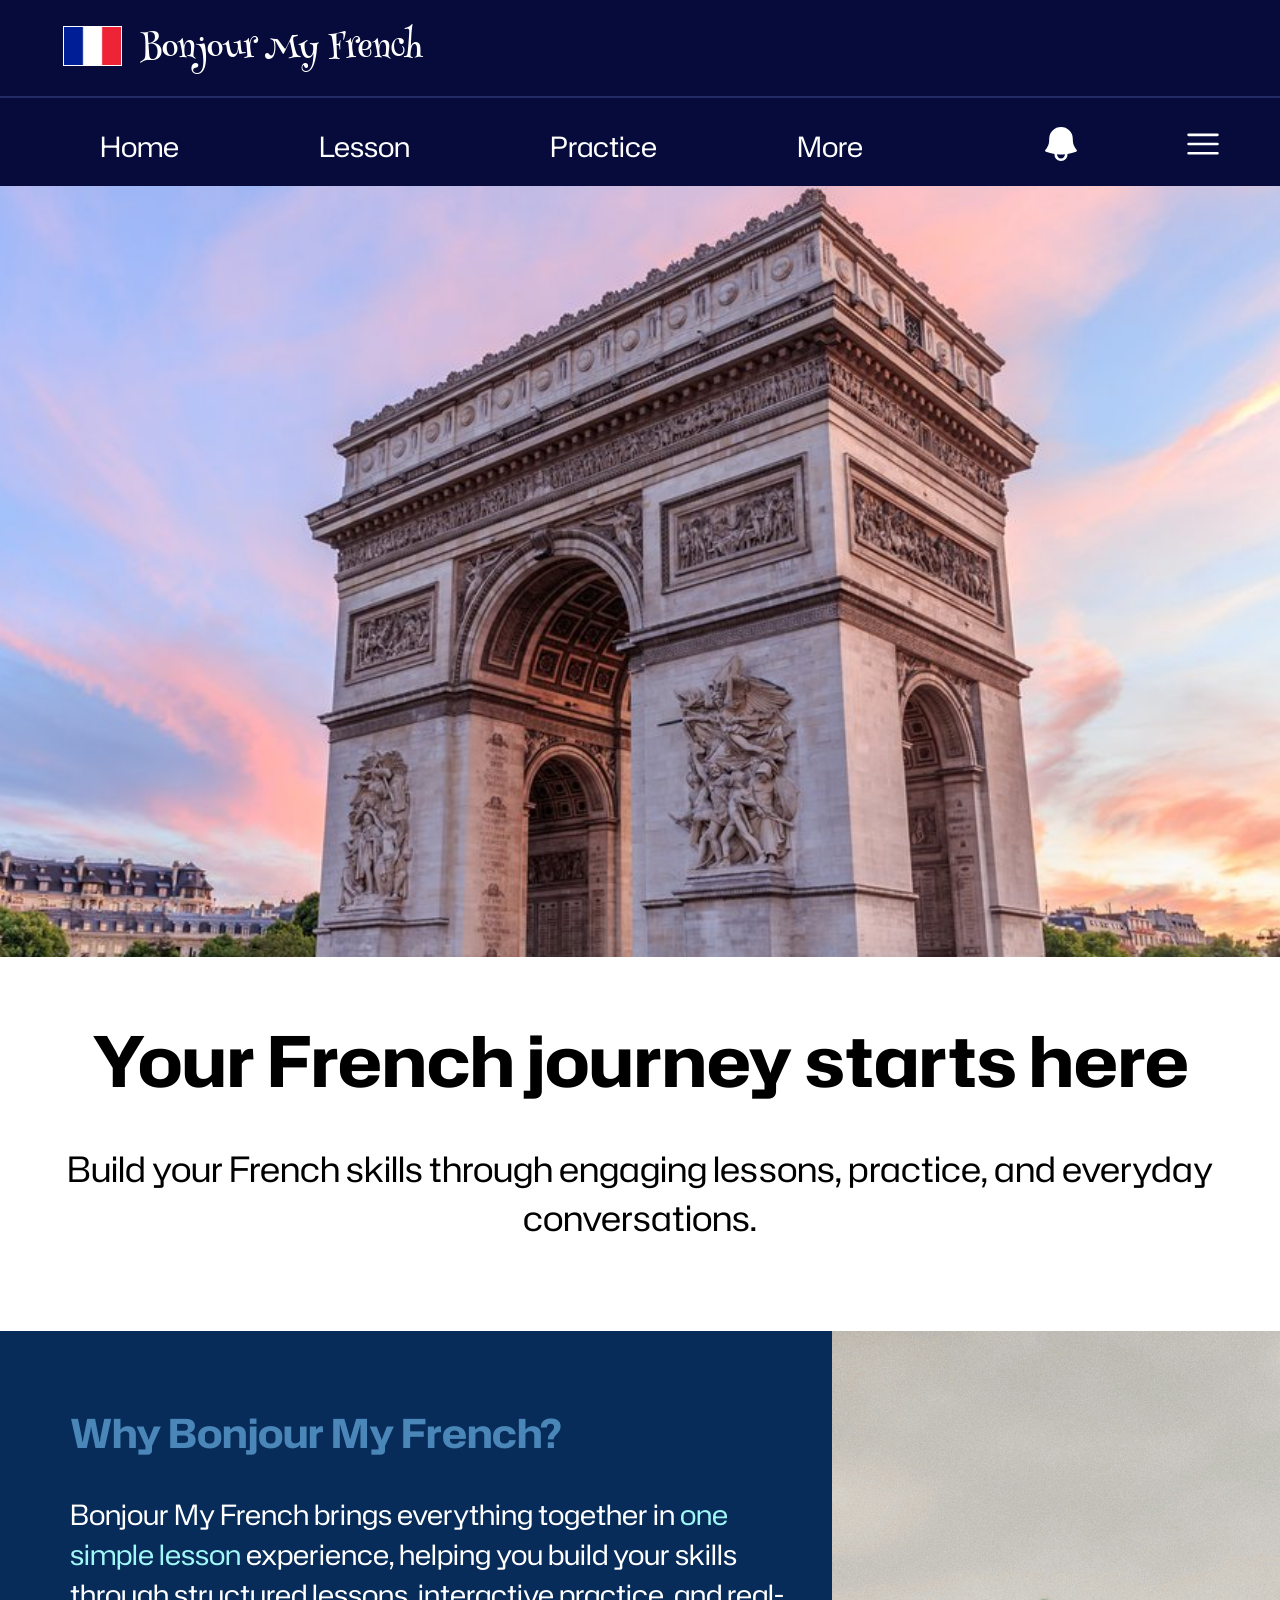
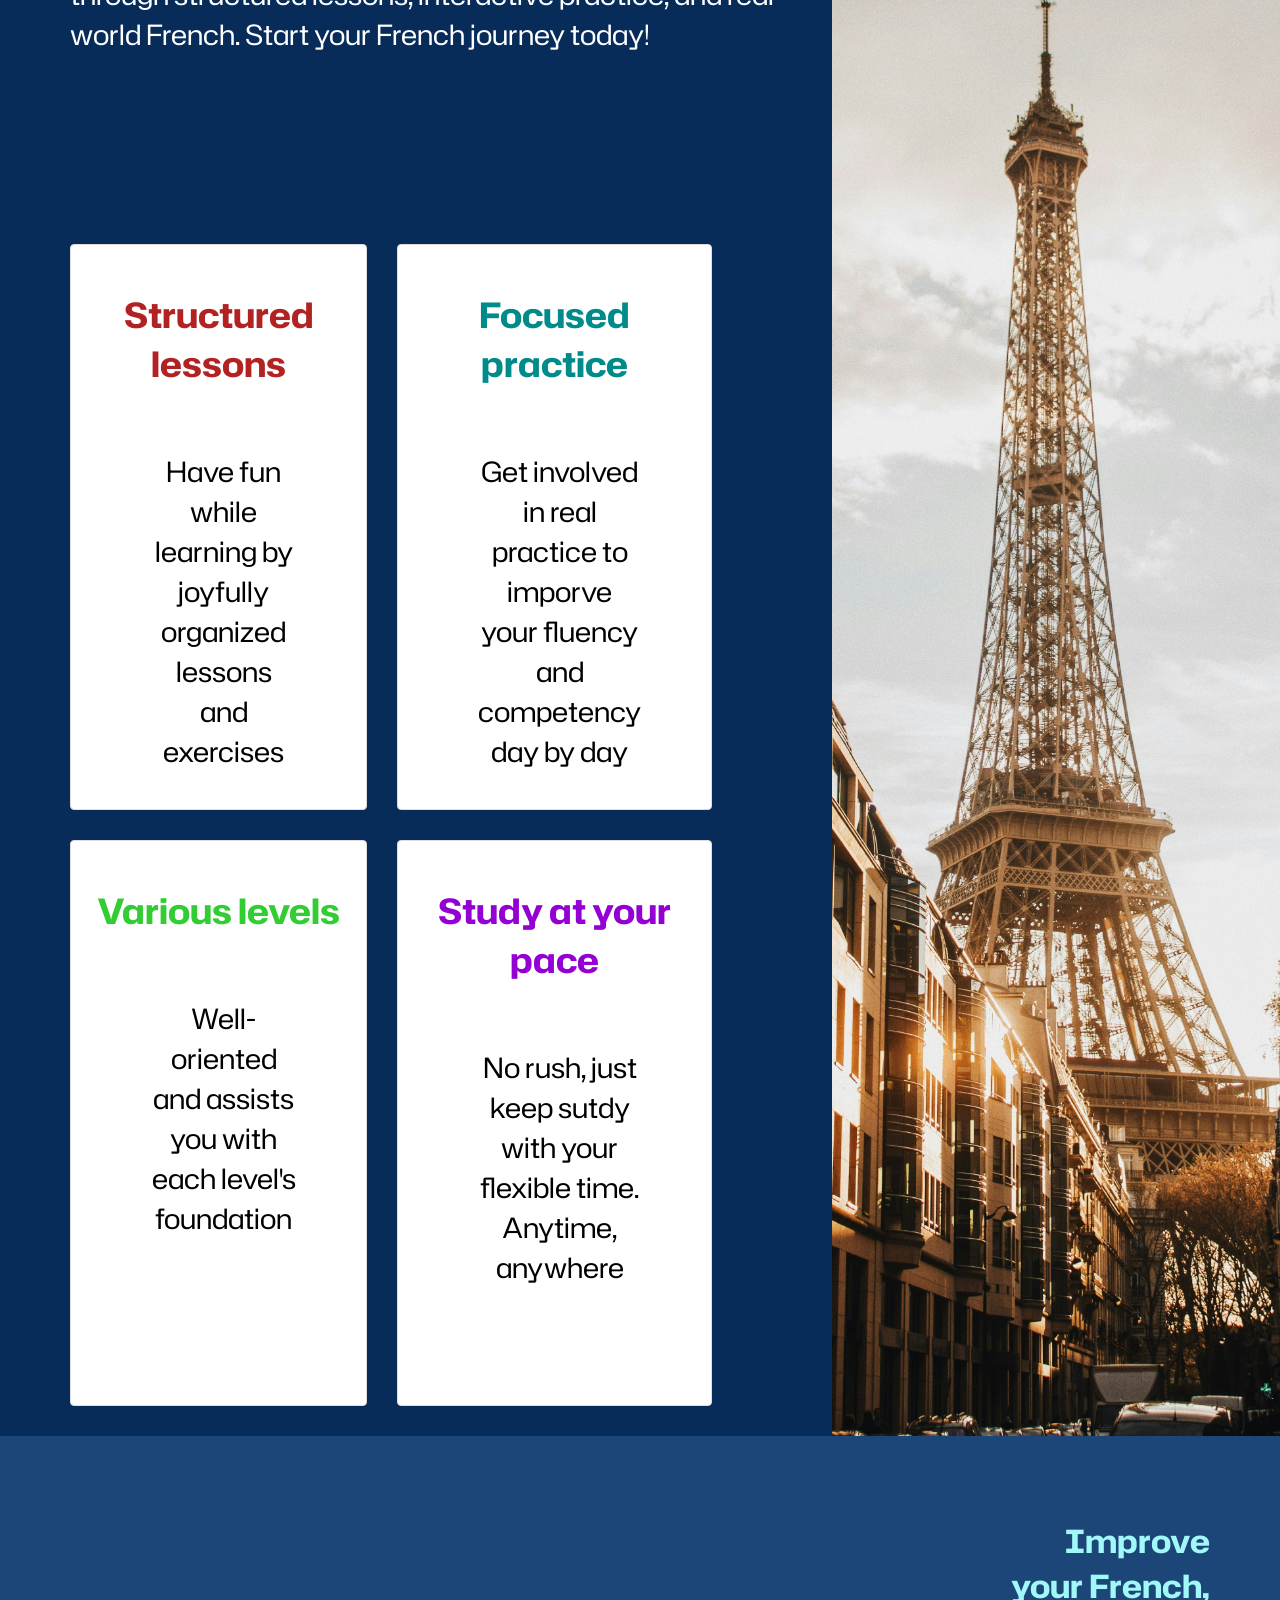
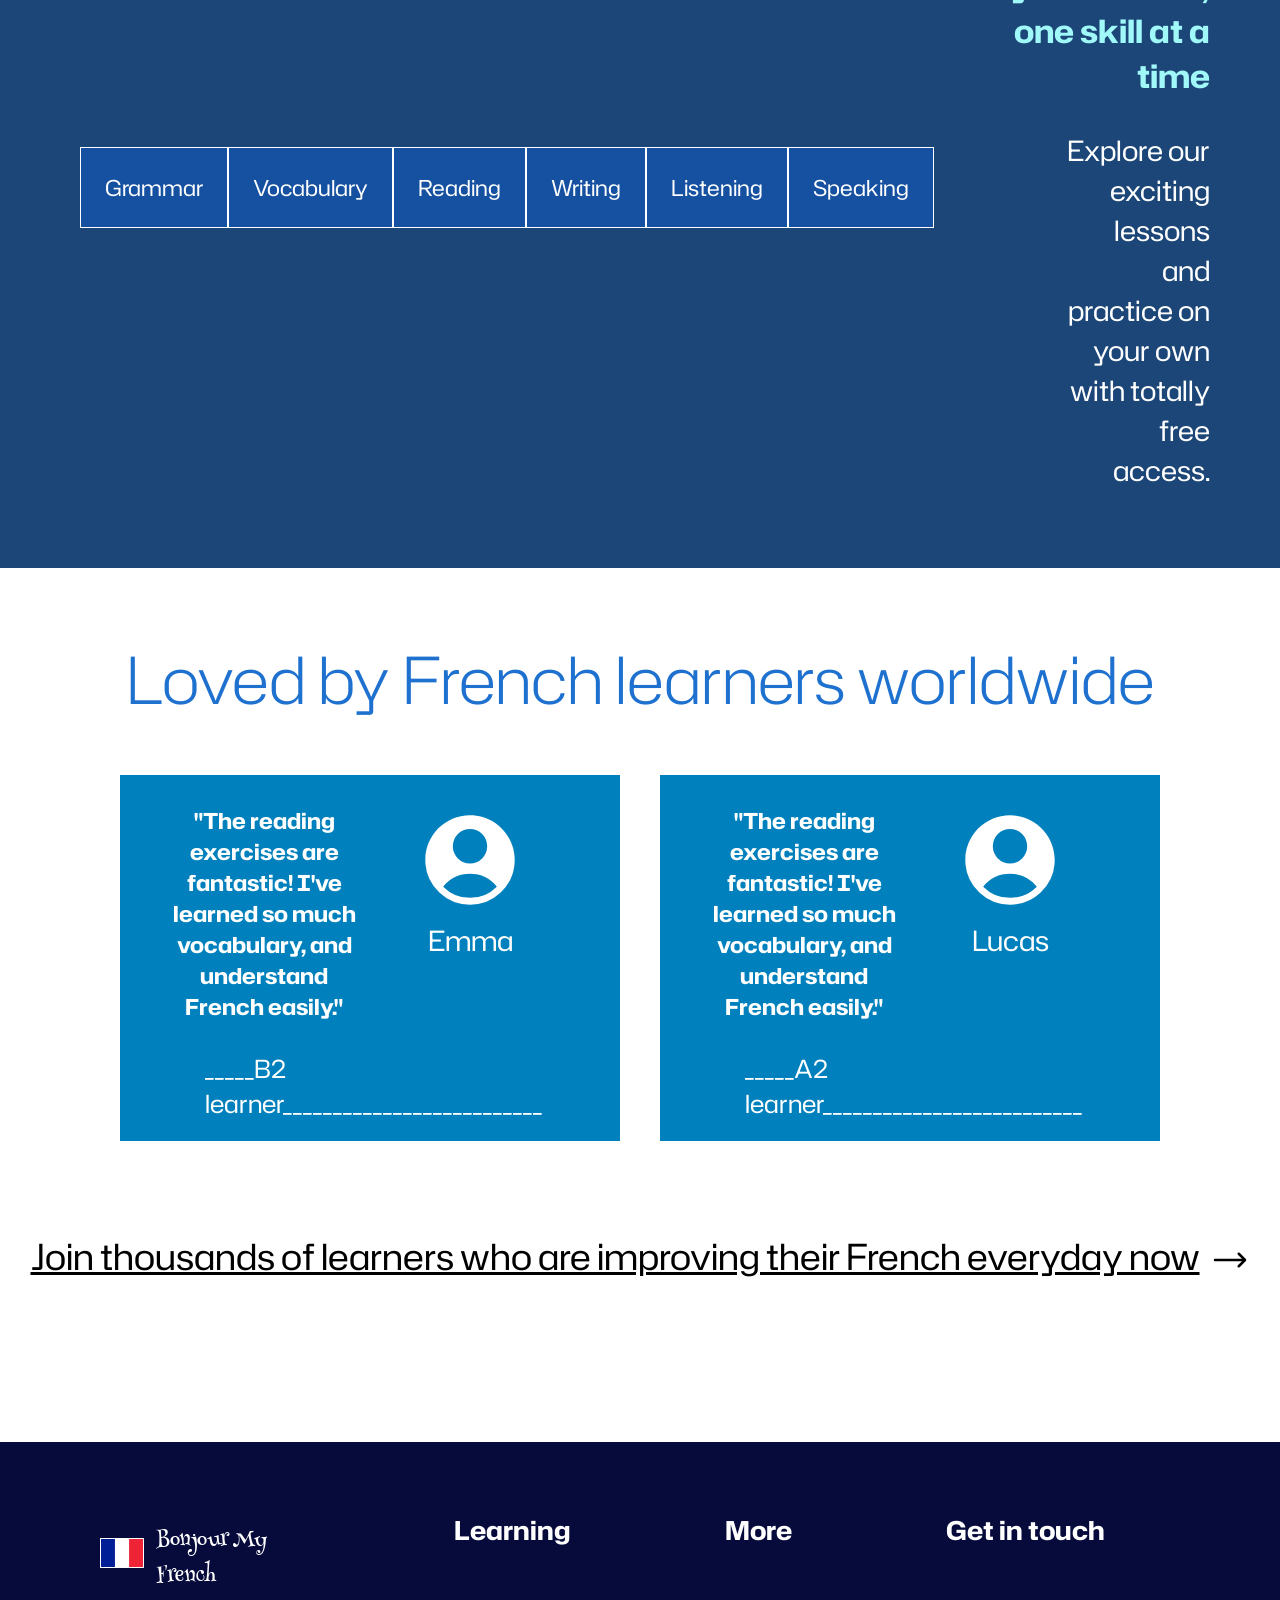
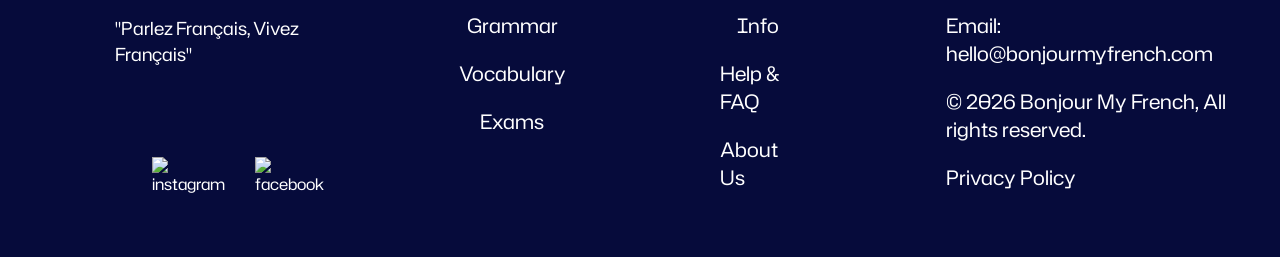
==== frontend/index.html @ 40756076 "Integrate Vite into the project and modify the needed directories unused" ====
<!DOCTYPE html>
<html lang="en">
<head>
      <meta charset="UTF-8">
      <meta name="viewport" content="width=device-width, initial-scale=1.0">
      <title>Document</title>
      <link rel="stylesheet" href="src/assets/styles/global.css">
      <link rel="stylesheet" href="src/assets/styles/responsive.css">
      <link rel="preconnect" href="https://fonts.googleapis.com">
      <link rel="preconnect" href="https://fonts.gstatic.com" crossorigin>
      <link href="https://fonts.googleapis.com/css2?family=Abril+Fatface&family=Henny+Penny&family=Hubot+Sans:wdth,wght@84.7,200&family=Merriweather:ital,opsz,wght@0,18..144,300..900;1,18..144,300..900&family=Work+Sans:ital,wght@0,100..900;1,100..900&display=swap" rel="stylesheet">
</head>
<body>
      <nav class="navbar">
            <div class="website_identity">
                  <img src="src/assets/images/france_flag.png" />
                  <p class="name">Bonjour My French</p>
            </div>
            <hr class="line" />

            <div class="general-list">
            <ul class="dropdown-list">
                  <li class="nav-item">
                        <a class="nav-button">Home</a>
                  </li>

                  <li class="nav-item">
                        <a class="nav-button">Lesson</a>
                        <ul class="dropdown-menu">
                              <li>
                                    <a href="#">Grammar</a>
                              </li>

                              <li>
                                    <a href="#">Vocabulary</a>
                              </li>
                        </ul>
                  </li>

                  <li class="nav-item">
                        <a class="nav-button">Practice</a>
                        <ul class="dropdown-menu">
                              <li>
                                    <a href="#">Reading</a>
                              </li>

                              <li>
                                    <a href="#">Writing</a>
                              </li>

                              <li>
                                    <a href="#">Listening</a>
                              </li>

                              <li>
                                    <a href="#">Speaking</a>
                              </li>

                              <li>
                                    <a href="#">Exams</a>
                              </li>
                        </ul>
                  </li>

                  <li class="nav-item">
                        <a class="nav-button">More</a>
                        <ul class="dropdown-menu">
                              <li>
                                    <a href="#">Info</a>
                              </li>

                              <li>
                                    <a href="#">About Us</a>
                              </li>

                              <li>
                                    <a href="#">Help & FAQ</a>
                              </li>
                        </ul>
                  </li>
            </ul>

            <ul class="right-list">
                  <li>

                  </li>

                  <li>
                        <svg xmlns="http://www.w3.org/2000/svg" viewBox="0 0 24 24" fill="currentColor" class="bell-icon">
                        <path fill-rule="evenodd" d="M5.25 9a6.75 6.75 0 0 1 13.5 0v.75c0 2.123.8 4.057 2.118 5.52a.75.75 0 0 1-.297 1.206c-1.544.57-3.16.99-4.831 1.243a3.75 3.75 0 1 1-7.48 0 24.585 24.585 0 0 1-4.831-1.244.75.75 0 0 1-.298-1.205A8.217 8.217 0 0 0 5.25 9.75V9Zm4.502 8.9a2.25 2.25 0 1 0 4.496 0 25.057 25.057 0 0 1-4.496 0Z" clip-rule="evenodd" />
                        </svg>

                  </li>

                  <li>
                       <svg xmlns="http://www.w3.org/2000/svg" fill="none" viewBox="0 0 24 24" stroke-width="1.5" stroke="currentColor" class="menu-icon">
                        <path stroke-linecap="round" stroke-linejoin="round" d="M3.75 6.75h16.5M3.75 12h16.5m-16.5 5.25h16.5" />
                        </svg>
                  </li>
            </ul>
            </div>
      </nav>

      <section class="hero">
            <img class="hero-image" src="src/assets/images/arc_de_triomphe.jpg" />
            <div class="hero-text">
                  <h1>Parlez Français</h1>
                  <h1>Vivez Français</h1>
            </div>
      </section>

      <main>
            <div class="slogan-part">
                  <h2 class="slogan">Your French journey starts here</h2>
                  <p class="sub-slogan-text">Build your French skills through engaging lessons, practice, and everyday conversations.</p>
            </div>
            
            <div class="intro">
                  <div class="explanation">
                        <h2>Why Bonjour My French?</h2>
                        <p>Bonjour My French brings everything together in <span>one simple lesson</span> experience, helping you build your skills through structured lessons, interactive practice, and real-world French. Start your French journey today!</p>
                        <div class="intro-card">
                        <div class="card-selection card1">
                              <h3>Structured lessons</h3>
                              <p>Have fun while learning by joyfully organized lessons and exercises </p>
                        </div>
                        <div class="card-selection card2">
                              <h3>Focused practice</h3>
                              <p>Get involved in real practice to imporve your fluency and competency day by day</p>
                        </div>
                        <div class="card-selection card3">
                              <h3>Various levels</h3>
                              <p>Well-oriented and assists you with each level's foundation</p>
                        </div>
                        <div class="card-selection card4">
                              <h3>Study at your pace</h3>
                              <p>No rush, just keep sutdy with your flexible time. Anytime, anywhere</p>
                        </div>
                        </div>
                  </div>
                  <img class="eiffel" src="src/assets/images/eiffel.jpg" />
            </div>

            <div class="category">
                  <div class="category-type">
                              <a class="type-element">Grammar</a>
                              <a class="type-element">Vocabulary</a>
                              <a class="type-element">Reading</a>
                              <a class="type-element">Writing</a>
                              <a class="type-element">Listening</a>
                              <a class="type-element">Speaking</a>
                  </div>
                  <div class="category-slogan"> 
                        <h3>Improve your French, one skill at a time</h3>
                        <p>Explore our exciting lessons and practice on your own with totally free access.</p>
                  </div>
            </div>
      <aside>
            <h3>Loved by French learners worldwide</h3>
            <div class="testimonial">
                  <div class="testi-card">
                        <div class="comment">
                              <h4>"The reading exercises are fantastic! I've learned so much vocabulary, and understand French easily."</h4>
                              <div class="testi-avatar">
                                    <svg xmlns="http://www.w3.org/2000/svg" viewBox="0 0 24 24" fill="currentColor" class="testi-image">
                                    <path fill-rule="evenodd" d="M18.685 19.097A9.723 9.723 0 0 0 21.75 12c0-5.385-4.365-9.75-9.75-9.75S2.25 6.615 2.25 12a9.723 9.723 0 0 0 3.065 7.097A9.716 9.716 0 0 0 12 21.75a9.716 9.716 0 0 0 6.685-2.653Zm-12.54-1.285A7.486 7.486 0 0 1 12 15a7.486 7.486 0 0 1 5.855 2.812A8.224 8.224 0 0 1 12 20.25a8.224 8.224 0 0 1-5.855-2.438ZM15.75 9a3.75 3.75 0 1 1-7.5 0 3.75 3.75 0 0 1 7.5 0Z" clip-rule="evenodd" />
                                    </svg>
                                    <p class="name">Emma</p>
                              </div>
                        </div>
                        <div class="testi-note">
                              <p class="level">_____B2 learner__________________________</p>
                        </div>
                  </div>
                  <div class="testi-card">
                        <div class="comment">
                              <h4>"The reading exercises are fantastic! I've learned so much vocabulary, and understand French easily."</h4>
                              <div class="testi-avatar">
                                    <svg xmlns="http://www.w3.org/2000/svg" viewBox="0 0 24 24" fill="currentColor" class="testi-image">
                                    <path fill-rule="evenodd" d="M18.685 19.097A9.723 9.723 0 0 0 21.75 12c0-5.385-4.365-9.75-9.75-9.75S2.25 6.615 2.25 12a9.723 9.723 0 0 0 3.065 7.097A9.716 9.716 0 0 0 12 21.75a9.716 9.716 0 0 0 6.685-2.653Zm-12.54-1.285A7.486 7.486 0 0 1 12 15a7.486 7.486 0 0 1 5.855 2.812A8.224 8.224 0 0 1 12 20.25a8.224 8.224 0 0 1-5.855-2.438ZM15.75 9a3.75 3.75 0 1 1-7.5 0 3.75 3.75 0 0 1 7.5 0Z" clip-rule="evenodd" />
                                    </svg>
                                    <p class="name">Lucas</p>
                              </div>
                        </div>
                        <div class="testi-note">
                              <p class="level">_____A2 learner__________________________</p>
                              
                        </div>
                  </div>                        
            </div>
            <div class="join-now">
                        <h4>Join thousands of learners who are improving their French everyday now</h4>  
                        <svg xmlns="http://www.w3.org/2000/svg" viewBox="0 0 24 24" fill="currentColor" class="arrow-now">
                              <path fill-rule="evenodd" d="M16.72 7.72a.75.75 0 0 1 1.06 0l3.75 3.75a.75.75 0 0 1 0 1.06l-3.75 3.75a.75.75 0 1 1-1.06-1.06l2.47-2.47H3a.75.75 0 0 1 0-1.5h16.19l-2.47-2.47a.75.75 0 0 1 0-1.06Z" clip-rule="evenodd" />
                        </svg>
            </div>
      </aside>
      </main>
            <footer class="footer-part">
                  <div class="total-left">
                        <div class="footer-identity">
                              <img class="frenchflag" src="src/assets/images/france_flag.png" />
                              <p class="footer-name">Bonjour My French</p>
                        </div>
                        <p class="footer-slogan">"Parlez Français, Vivez Français"</p>
                        <div class="footer-media">
                              <img class="app-icon" alt="instagram" src="https://img.icons8.com/color/48/instagram-new--v1.png" />
                              <img class="app-icon" alt="facebook" src="https://img.icons8.com/color/48/facebook-new.png" />
                        </div>
                  </div>
                  
                  <div class="footer-learning">
                        <h5>Learning</h5>
                        <a class="footer-element">Grammar</a>
                        <a class="footer-element">Vocabulary</a>
                        <a class="footer-element">Exams</a>
                  </div>
                  
                  <div class="footer-more">
                        <h5>More</h5>
                        <a class="footer-element">Info</a>
                        <a class="footer-element">Help & FAQ</a>
                        <a class="footer-element">About Us</a>
                  </div>
                  <div class="footer-intouch">
                        <h5>Get in touch</h5>
                        <div class="footer-email">
                              <p class="email">Email: hello@bonjourmyfrench.com</p>
                              <p>&copy; 2026 Bonjour My French, All rights reserved.</p>
                              <a>Privacy Policy</a>
                        </div>
                  </div>
            </footer>
</body>
</html>
---- frontend/src/assets/styles/global.css ----
/*--------------------*/
/*   NAVIGATION BAR   */
/*--------------------*/

body {
      margin: 0;
      font-family: "Hubot Sans";
      overflow-x: clip;
}
.navbar {
      background-color: #060b3b;
      min-height: 100px;
      position: fixed;
      z-index: 1000;
      width: 100%;
}

.website_identity {
      display: flex;
      align-items: start;
      margin-bottom: 17px;
      margin-top: 3px;
}

.line {
      border: 0.2px solid #222b66;
      width: 100%;
}


nav img {
      height: 45px;
      width: auto;
      border: 0.1px solid white;
      margin: 30px 0 0 7vh;
      object-fit: cover;
}

nav .name {
      color: white;
      font-family: "Henny Penny";
      font-size: 40px;
      margin: 20px 0 0 2vh;
}


.dropdown-list {
      display: flex;
      align-items: center;
      gap: 100px;
      text-decoration: none;
      list-style: none;
      margin: 0 0 0 80px;
      padding: 0;
}

.dropdown-list a {
      font-size: 40px;
      font-family: "Hubot Sans";
      color: white;
}

.dropdown-list li {
      cursor: pointer;
      
}

.right-list {
      list-style: none;
      display: flex;
      gap: 100px;
      list-style: none;
      margin: 0 56px 0 auto;
      padding: 0;
}

.menu-icon {
      height: 55px;
      width: auto;
      color: white;

}

.menu-icon:hover {
      filter: drop-shadow(0 0px 40px rgb(255, 255, 255));
      transition: all 0.1s;
      transform: scale(1.05);
      cursor: pointer;
}

.bell-icon {
      height: 55px;
      width: auto;
      color: white;
}

.bell-icon:hover {
      filter: drop-shadow(0 0px 40px rgb(255, 255, 255));
      transition: all 0.1s;
      transform: scale(1.05);
      cursor: pointer;
}

.general-list {
      display: flex;
      align-items: center;
}

.nav-item {
      position: relative;
      padding: 20px 20px;
}


.nav-button:hover {
      text-shadow: 0 0px 40px rgb(255, 255, 255);
      transition: all 0.2s;
      transform: scale(1.05);
      cursor: pointer;
}

.nav-item > a {
      display: block;
      color: white;
      text-decoration: none;
}

.dropdown-menu {
      list-style: none;
      position: absolute;
      display: none;
      top: 100%;
      left: 0;
      margin: 0;
      padding: 0;
      min-width: 10vw;
      background-color: white;
      border: 1px solid #ccc;
      z-index: 100;
}

.dropdown-menu li a {
      text-decoration: none;
      display: block;
      padding: 30px 30px;
      color: #222;
      font-size: 35px;  
}

.dropdown-menu li a:hover {
      background-color: #e8effa;
      transition: all 0.8s;
      cursor: pointer;
}

.nav-item:hover, .nav-item:hover > .dropdown-menu, .nav-item:focus-within > .dropdown-menu {
      display: block;
}



/*--------------------*/
/*     BACKGROUND     */
/*--------------------*/

.hero {
      position: relative;
      width: 100%;
      height: 86vh;
      overflow: hidden;
      padding-top: 212px;
}

.hero-image {
      height: 120%;
      width: 100%;
      object-fit: cover;
      display: block;

}

.hero-text {
      position: absolute;
      top: 40%;
      left: 5%;
      z-index: 3;
}

.hero-text h1 {
      font-size: 8vw;
      font-family: "Hubot Sans";
      font-style: italic;
      color: #214473;
}

/*--------------------*/
/*      MAIN PART     */
/*--------------------*/

/*--------------------*/
/*        SLOGAN      */
/*--------------------*/

.slogan-part {
      min-height: 20vh;
      padding: 6vh 0;
}

.slogan {
      text-align: center;
      font-size: 11vw;
      font-weight: bold;
      margin: 0;
}

.sub-slogan-text {
      font-size: 6vw;
      text-align: center;
}

/*--------------------*/
/*     EXPLANATION    */
/*--------------------*/

.intro {
      display: flex;
}

.explanation {
      background-color: #072c5a;
      height: auto;
      color: white;
      width: 65%;
}

.explanation h2 {
      font-size: 60px;
      color:rgba(124, 202, 254, 0.573);
      padding: 40px 0 0 70px;
}

.explanation p {
      font-size: 40px;
      padding: 0 40px 0 70px;
}

.explanation p span {
      color:rgb(161, 248, 248)
}

.eiffel {
      height: auto;
      width: 35%;
      object-fit: cover;
}

.intro-card {
      display: grid;
      grid-template-columns: repeat(auto-fit, minmax(220px, 1fr));
      gap: 30px;
      margin: 190px 120px 30px 70px;
      height: auto;
}

.card-selection {
      display: flex;
      flex-direction: column;
      align-items: center;
      border: 1px solid #ddd;
      border-radius: 4px;
      background-color: rgb(255, 255, 255);
      padding: 30px 40px;
      
}

.intro-card p,h3 {
      color: black;
      
}

.intro-card h3 {
      font-size: 52px;
      text-align: center;
      
}

.intro-card p {
      font-size: 36px;
      text-align: center;
      margin-right: 20px;
}

.card1 h3 {
      color: firebrick;
}

.card2 h3 {
      color:darkcyan;
}

.card3 h3 {
      color:limegreen;
}

.card4 h3 {
      color:darkviolet;
}

/*--------------------*/
/*       CATEGORY     */
/*--------------------*/

.category {
      display: flex;
      background-color: #1B4677;
      height: auto;
      padding-bottom: 50px;
}

.category-slogan {
      margin: 50px 70px 0 70px;
}

.category-slogan h3 {
      font-size: 60px;
      color:rgb(161, 248, 248);
      text-align:right;
}

.category-slogan p {
      font-size: 40px;
      color: white;
      text-align: right;
      margin-left: 30%;
}

.category-type {
      display: flex;
      justify-content: center;
      align-items: center;
      margin: 20px auto 0px 80px;
}

.type-element {
      font-size: 50px;
      text-align: center;
      color: white;
      border: 0.5px solid white;
      padding: 24px;
      background-color: #1551a0;

}

.type-element:hover {
      text-shadow: 0 0 10px white;
      transition: all 0.5s;
      transform: scale(1.05);
      cursor: pointer;
}

/*--------------------*/
/*    TESTIMONIALS    */
/*--------------------*/

aside h3 {
      font-size: 120px;
      color: #1f71cf;
      font-weight: 300;
      text-align: center;
      margin-bottom: 50px;
}

.testimonial {
      display: flex;
      gap: 40px;
      justify-content: center;
      align-items: center;
      margin: 0 120px 90px 120px;
      color: white;

}

.testi-card {
      height: auto;
      width:fit-content;
      background-color: #0080bc;
      
}


.comment {
      display: flex;
      gap: 2vw;
      margin: 0 45px;
}

.comment h4 {
      font-size: 45px;
      margin-right: 2vw;
      text-align: center;
}

.testi-note {
      display: flex;
      gap: 1.5vw;
      margin: 0 55px 20px 45px;
      align-items: center;
      justify-content: space-between;
}

.level {
      font-size: 45px;
      margin: 0 0 0 40px;
}

.name {
      margin-top: 0;
      font-size: 50px;
      margin-right: 50px;
      text-align: center;
}

.testi-image {
      margin-right: 50px;
      margin-top: 30px;
      height: 220px;
      width: auto;
}

.join-now {
      display: flex;
      gap: 10px;
      align-items: center;
      justify-content: center;
      text-decoration: underline;
      width: fit-content;
      margin: 0 auto 160px auto;
      padding: 0;

}

.join-now h4 {
      font-size: 65px;
      font-weight:normal;
      text-align: center;
      padding: 0;
      margin: 0;
}

.arrow-now {
      height: 40px;
      width: auto;
      margin-top: 8px;
      font-weight: 800;
      padding: 0;
}

.join-now:hover {
      text-shadow: 0 0 1.5px black;
      transition: all 0.5s;
      transform: scale(1.02);
      cursor: pointer;
      text-decoration: underline;
}

/*--------------------*/
/*       FOOTERS      */
/*--------------------*/

.footer-part {
      display: flex;
      align-items: start;
      background-color: #060b3b;
      color: white;
      gap: 250px;
      padding-top: 50px;
      padding-bottom: 50px;
}

.footer-part h5 {
      font-size: 40px;
      margin-top: 20px;
}

.frenchflag {
      height: 30px;
      width: auto;
      border: 0.1px solid white;
}

.footer-identity {
      display: flex;
      align-items: center;
      gap: 12px;
      font-size: clamp(12px, 2.5vw, 30px);
      font-family: "Henny Penny";
      margin: 0 0 0 100px;
      padding-right: 80px;
}

.footer-identity p {
      margin-top: 31px;
}

.footer-slogan {
      margin-left: 130px;
      margin-top: 0;
      padding: 0;
      font-size: 21px;
}

.footer-media {
      display: flex;
      gap: 30px;
      align-items: center;
      margin-left: 170px;
}

.app-icon {
      color: white;
}


.footer-element {
      font-size: 30px;
}

.footer-learning {
      display: flex;
      flex-direction: column;
      align-items: center;
      gap: 20px;
}

.footer-more {
      display: flex;
      flex-direction: column;
      align-items: center;
      gap: 20px;
      padding-right: 500px;
}

.footer-email {
      font-size: 30px;
}

.footer-email a:hover {
      transition: all 0.5s;
      text-shadow: 0 0 2px white;
      cursor: pointer;
}

.footer-element:hover {
      transition: all 0.5s;
      text-shadow: 0 0 3px white;
      cursor: pointer;
}

.app-icon {
      color: white;
      height: 60px;
      width: auto;
      padding-top: 100px;
}

.app-icon:hover {
      cursor: pointer;
      
}

article {
      background-color: #060b3b;
      margin-top: 0;
      padding: 0;
}
---- frontend/src/assets/styles/responsive.css ----
@media (max-width: 2410px) {

      .footer-part {
            gap: 180px;
      }
      .footer-identity {
      display: flex;
      align-items: center;
      gap: 12px;
      font-size: clamp(12px, 2.5vw, 30px);
      font-family: "Henny Penny";
      margin: 0 0 0 120px;
      padding-right: 0px;
      }

      .footer-media {
      display: flex;
      gap: 30px;
      align-items: center;
      margin-left: 220px;
      }

      .app-icon {
            margin-top: 0px;
            height: 60px;
            width: auto;
            padding-top: 96px;
      }

      .footer-slogan {
            font-size: 25px;
            margin-left: 150px;
      }
}

@media (max-width: 2250px) {
      .footer-element {
            font-size: 24px;
      }

      .footer-identity {
      display: flex;
      align-items: center;
      gap: 12px;
      font-size: clamp(12px, 2.5vw, 30px);
      font-family: "Henny Penny";
      margin: 0 0 0 120px;
      padding-right: 0px;
      }

      .footer-media {
      display: flex;
      gap: 30px;
      align-items: center;
      margin-left: 178px;
      }

      .app-icon {
            margin-top: 0px;
            height: 60px;
            width: auto;
            padding-top: 55px;
      }

      .footer-part h5 {
            font-size: 30px;
      }

      .footer-more {
            padding-right: 380px;
      }

      .footer-email {
            font-size: 25px;
            
      }

      .email {
            padding-top: 20px;
      }

      .join-now h4 {
            font-size: 50px;
      }

      .comment h4 {
            font-size: 35px;
            margin-right: 2vw;
            text-align: center;
      }

      .level {
            font-size: 40px;
            margin: 0 0 0 40px;
      }

      .name {
            margin-top: 0;
            font-size: 40px;
            margin-right: 50px;
      }

      .testi-image {
            height: 160px;
            width: auto;
      }

      aside h3 {
      font-size: 95px;
      }
}

@media (max-width: 1940px) {
      .footer-element {
            font-size: 22px;
      }

      .footer-identity {
      display: flex;
      align-items: center;
      gap: 12px;
      font-size: clamp(12px, 2.5vw, 30px);
      font-family: "Henny Penny";
      margin: 0 0 0 120px;
      padding-right: 0px;
      }

      .footer-media {
      display: flex;
      gap: 30px;
      align-items: center;
      margin-left: 178px;
      }

      .app-icon {
            margin-top: 0px;
            height: 60px;
            width: auto;
            padding-top: 55px;
      }

      .footer-part h5 {
            font-size: 26px;
      }

      .footer-more {
            padding-right: 50px;
      }

      .footer-email {
            font-size: 22px;
      }

      .email {
            padding-top: 20px;
      }

      .join-now h4 {
            font-size: 45px;
      }

      .comment h4 {
            font-size: 35px;
            margin-right: 2vw;
            text-align: center;
      }

      .level {
            font-size: 35px;
            margin: 0 0 0 40px;
      }

      .name {
            margin-top: 0;
            font-size: 40px;
            margin-right: 50px;
      }

      .testi-image {
            height: 160px;
            width: auto;
      }

      aside h3 {
      font-size: 90px;
      }

      .type-element {
      font-size: 28px;
      }

      .category-slogan p {
      font-size: 32px;
      }

      .category-slogan h3 {
      font-size: 40px;
      }

      .intro-card h3 {
      font-size: 35px;
      }

      .intro-card p {
      font-size: 20px;
      text-align: center;
      margin-right: 20px;
      }

      .explanation h2 {
      font-size: 40px;
      color:rgba(124, 202, 254, 0.573);
      padding: 40px 0 0 70px;
      }

      .explanation p {
      font-size: 32px;
      padding: 0 40px 0 70px;
      }

      .slogan {
      text-align: center;
      font-size: 75px;
      font-weight: bold;
      margin: 0;
      }

      .sub-slogan-text {
      font-size: 40px;
      text-align: center;
      }

      .hero-text {
      left: 4%;
      }

      .hero {
      padding-top: 214px;
      }

      .dropdown-menu li a {
      text-decoration: none;
      display: block;
      padding: 30px 30px;
      color: #222;
      font-size: 30px;  
      }

      .dropdown-list a {
      font-size: 35px;
      font-family: "Hubot Sans";
      color: white;
      }

      .bell-icon {
      height: 45px;
      width: auto;
      color: white;
      }

      .menu-icon {
      height: 45px;
      width: auto;
      color: white;
      }
}

@media (max-width: 1760px) {
      .footer-element {
            font-size: 20px;
      }

      .footer-part h5 {
            font-size: 26px;
      }

      .footer-identity {
      display: flex;
      align-items: center;
      gap: 12px;
      font-size: clamp(12px, 2.5vw, 30px);
      font-family: "Henny Penny";
      margin: 0 0 0 120px;
      padding-right: 0px;
      }

      .footer-media {
      display: flex;
      gap: 30px;
      align-items: center;
      margin-left: 178px;
      }

      .app-icon {
            margin-top: 0px;
            height: 60px;
            width: auto;
            padding-top: 55px;
      }

      .footer-more {
            padding-right: 0px;
      }

      .footer-email {
            font-size: 20px;
      }

      .email {
            padding-top: 20px;
      }

      .join-now h4 {
            font-size: 45px;
      }

      .comment h4 {
            font-size: 35px;
            margin-right: 2vw;
            text-align: center;
      }

      .level {
            font-size: 35px;
            margin: 0 0 0 40px;
      }

      .name {
            margin-top: 0;
            font-size: 40px;
            margin-right: 50px;
      }

      .testi-image {
            height: 160px;
            width: auto;
      }

      aside h3 {
      font-size: 90px;
      }

      .type-element {
      font-size: 28px;
      }

      .category-slogan p {
      font-size: 32px;
      }

      .category-slogan h3 {
      font-size: 40px;
      }

      .intro-card h3 {
      font-size: 35px;
      }

      .intro-card p {
      font-size: 20px;
      text-align: center;
      margin-right: 20px;
      }

      .intro-card {
            display: grid;
            grid-template-columns: repeat(2, 1fr);
            grid-template-rows: repeat(2, 1fr);
      }

      .explanation h2 {
      font-size: 40px;
      color:rgba(124, 202, 254, 0.573);
      padding: 40px 0 0 70px;
      }

      .explanation p {
      font-size: 32px;
      padding: 0 40px 0 70px;
      }

      .slogan {
      text-align: center;
      font-size: 75px;
      font-weight: bold;
      margin: 0;
      }

      .sub-slogan-text {
      font-size: 40px;
      text-align: center;
      }

      .hero-text {
            left: 2%;
            display: none;
      }

      .hero {
      padding-top: 191.5px;
      }

      .dropdown-menu li a {
      text-decoration: none;
      display: block;
      padding: 30px 30px;
      color: #222;
      font-size: 28px;  
      }

      .dropdown-list a {
      font-size: 32px;
      font-family: "Hubot Sans";
      color: white;
      }

      .bell-icon {
      height: 42px;
      width: auto;
      color: white;
      }

      .menu-icon {
      height: 42px;
      width: auto;
      color: white;
      }

      nav img {
      height: 40px;
      margin: 25px 0 0 7vh;
}

      nav .name {
      font-size: 32px;
      margin: 20px 0 0 2vh;
      }
}

@media (max-width: 1660px) {

      .frenchflag {
      height: 28px;
      width: auto;
      border: 0.1px solid white;
      }

      .footer-identity {
      display: flex;
      align-items: center;
      gap: 12px;
      font-size: clamp(12px, 2.5vw, 30px);
      font-family: "Henny Penny";
      margin: 0 0 0 130px;
      padding-right: 0px;
      }

      .footer-media {
      display: flex;
      gap: 30px;
      align-items: center;
      margin-left: 175px;
      }

      .app-icon {
            margin-top: 0px;
            height: 60px;
            width: auto;
            padding-top: 60px;
      }

      .footer-element {
            font-size: 20px;
      }

      .footer-part h5 {
            font-size: 26px;
      }

      .footer-more {
            padding-right: 0px;
      }

      .footer-email {
            font-size: 20px;
      }

      .email {
            padding-top: 20px;
      }

      .join-now h4 {
            font-size: 40px;
      }

      .comment h4 {
            font-size: 30px;
            margin-right: 2vw;
            text-align: center;
      }

      .level {
            font-size: 30px;
            margin: 0 0 0 40px;
      }

      .name {
            margin-top: 0;
            font-size: 40px;
            margin-right: 50px;
      }

      .testi-image {
            height: 140px;
            width: auto;
      }

      aside h3 {
      font-size: 80px;
      }

      .type-element {
      font-size: 28px;
      }

      .category-slogan p {
      font-size: 32px;
      }

      .category-slogan h3 {
      font-size: 40px;
      }

      .intro-card h3 {
      font-size: 35px;
      }

      .intro-card p {
      font-size: 20px;
      text-align: center;
      margin-right: 20px;
      }

      .intro-card {
            display: grid;
            grid-template-columns: repeat(2, 1fr);
            grid-template-rows: repeat(2, 1fr);
      }

      .explanation h2 {
      font-size: 40px;
      color:rgba(124, 202, 254, 0.573);
      padding: 40px 0 0 70px;
      }

      .explanation p {
      font-size: 32px;
      padding: 0 40px 0 70px;
      }

      .slogan {
      text-align: center;
      font-size: 75px;
      font-weight: bold;
      margin: 0;
      }

      .sub-slogan-text {
      font-size: 40px;
      text-align: center;
      }

      .hero-text {
            left: 2%;
            display: none;
      }

      .hero {
      padding-top: 183px;
      }

      .dropdown-menu li a {
      text-decoration: none;
      display: block;
      padding: 30px 30px;
      color: #222;
      font-size: 24px;  
      }

      .dropdown-list a {
      font-size: 28px;
      font-family: "Hubot Sans";
      color: white;
      }

      .bell-icon {
      height: 42px;
      width: auto;
      color: white;
      }

      .menu-icon {
      height: 42px;
      width: auto;
      color: white;
      }

      nav img {
      height: 38px;
      margin: 23px 0 0 7vh;
      }

      nav .name {
      font-size: 32px;
      margin: 18px 0 0 2vh;
      }
}

@media (max-width: 1600px) {
      .frenchflag {
      height: 28px;
      width: auto;
      border: 0.1px solid white;
      }

      .footer-identity {
      display: flex;
      align-items: center;
      gap: 12px;
      font-size: clamp(12px, 2.5vw, 30px);
      font-family: "Henny Penny";
      margin: 0 0 0 100px;
      padding-right: 0px;
      }

      .footer-media {
      display: flex;
      gap: 30px;
      align-items: center;
      margin-left: 140px;
      }

      .app-icon {
            margin-top: 0px;
            height: 60px;
            width: auto;
            padding-top: 60px;
      }

      .footer-part {
            gap: 160px;
      }

      .footer-slogan {
      margin-left: 115px;
      margin-top: 0;
      padding: 0;
      font-size: 18px;
      }

      .footer-element {
            font-size: 20px;
      }

      .footer-part h5 {
            font-size: 26px;
      }

      .footer-learning {
            padding: 0 20px;
      }

      .footer-more {
            padding: 0 20px;
      }

      .footer-email {
            font-size: 20px;
      }

      .footer-intouch {
            padding: 0 20px;
      }

      .email {
            padding-top: 20px;
      }

      .join-now h4 {
            font-size: 40px;
      }

      .comment h4 {
            font-size: 30px;
            margin-right: 2vw;
            text-align: center;
      }

      .level {
            font-size: 30px;
            margin: 0 0 0 40px;
      }

      .name {
            margin-top: 0;
            font-size: 40px;
            margin-right: 50px;
      }

      .testi-image {
            height: 140px;
            width: auto;
      }

      aside h3 {
      font-size: 80px;
      }

      .type-element {
      font-size: 22px;
      }

      .card-selection {
      padding: 10px 10px;
      }

      .category-slogan p {
      font-size: 28px;
      }

      .category-slogan h3 {
      font-size: 32px;
      }

      .intro-card h3 {
      font-size: 35px;
      }

      .intro-card p {
      font-size: 20px;
      text-align: center;
      margin-right: 20px;
      }

      .intro-card {
            display: grid;
            grid-template-columns: repeat(2, 1fr);
            grid-template-rows: repeat(2, 1fr);
      }

      .explanation h2 {
      font-size: 40px;
      color:rgba(124, 202, 254, 0.573);
      padding: 40px 0 0 70px;
      }

      .explanation p {
      font-size: 32px;
      padding: 0 40px 0 70px;
      }

      .slogan {
      text-align: center;
      font-size: 75px;
      font-weight: bold;
      margin: 0;
      }

      .sub-slogan-text {
      font-size: 40px;
      text-align: center;
      }

      .hero-text {
            left: 2%;
            display: none;
      }

      .hero {
      padding-top: 183px;
      }

      .dropdown-menu li a {
      text-decoration: none;
      display: block;
      padding: 30px 30px;
      color: #222;
      font-size: 24px;  
      }

      .dropdown-list a {
      font-size: 28px;
      font-family: "Hubot Sans";
      color: white;
      }

      .bell-icon {
      height: 42px;
      width: auto;
      color: white;
      }

      .menu-icon {
      height: 42px;
      width: auto;
      color: white;
      }

      nav img {
      height: 38px;
      margin: 23px 0 0 7vh;
      }

      nav .name {
      font-size: 32px;
      margin: 18px 0 0 2vh;
      }
}

@media (max-width: 1500px) {
      .frenchflag {
      height: 28px;
      width: auto;
      border: 0.1px solid white;
      }

      .footer-identity {
      display: flex;
      align-items: center;
      gap: 12px;
      font-size: clamp(12px, 2.5vw, 30px);
      font-family: "Henny Penny";
      margin: 0 0 0 100px;
      padding-right: 0px;
      }

      .footer-part {
            gap: 160px;
      }

      .footer-element {
            font-size: 20px;
      }

      .footer-media {
      display: flex;
      gap: 30px;
      align-items: center;
      margin-left: 152px;
      }

      .app-icon {
            margin-top: 0px;
            height: 50px;
            width: auto;
            padding-top: 78px;
      }

      .footer-part h5 {
            font-size: 26px;
      }

      .footer-learning {
            padding: 0 20px;
      }

      .footer-more {
            padding: 0 20px;
      }

      .footer-email {
            font-size: 20px;
      }

      .footer-intouch {
            padding: 0 20px;
      }

      .email {
            padding-top: 20px;
      }

      .join-now h4 {
            font-size: 36px;
      }

      .comment h4 {
            font-size: 25px;
            margin-right: 2vw;
            text-align: center;
      }

      .level {
            font-size: 28px;
            margin: 0 0 0 40px;
      }

      .name {
            margin-top: 0;
            font-size: 30px;
            margin-right: 50px;
      }

      .testi-image {
            height: 120px;
            width: auto;
      }

      aside h3 {
      font-size: 70px;
      }

      .type-element {
      font-size: 22px;
      }

      .card-selection {
      padding: 10px 10px;
      }

      .category-slogan p {
      font-size: 28px;
      }

      .category-slogan h3 {
      font-size: 32px;
      }

      .intro-card h3 {
      font-size: 35px;
      }

      .intro-card p {
      font-size: 20px;
      text-align: center;
      margin-right: 20px;
      }

      .intro-card {
            display: grid;
            grid-template-columns: repeat(2, 1fr);
            grid-template-rows: repeat(2, 1fr);
      }

      .explanation h2 {
      font-size: 40px;
      color:rgba(124, 202, 254, 0.573);
      padding: 40px 0 0 70px;
      }

      .explanation p {
      font-size: 32px;
      padding: 0 40px 0 70px;
      }

      .slogan {
      text-align: center;
      font-size: 75px;
      font-weight: bold;
      margin: 0;
      }

      .sub-slogan-text {
      font-size: 40px;
      text-align: center;
      }

      .hero-text {
            left: 2%;
            display: none;
      }

      .hero {
      padding-top: 183px;
      }

      .dropdown-menu li a {
      text-decoration: none;
      display: block;
      padding: 30px 30px;
      color: #222;
      font-size: 24px;  
      }

      .dropdown-list a {
      font-size: 28px;
      font-family: "Hubot Sans";
      color: white;
      }

      .bell-icon {
      height: 42px;
      width: auto;
      color: white;
      }

      .menu-icon {
      height: 42px;
      width: auto;
      color: white;
      }

      nav img {
      height: 38px;
      margin: 23px 0 0 7vh;
      }

      nav .name {
      font-size: 32px;
      margin: 18px 0 0 2vh;
      }
}

@media (max-width: 1420px) {
      .frenchflag {
      height: 28px;
      width: auto;
      border: 0.1px solid white;
      }

      .footer-identity {
      display: flex;
      align-items: center;
      gap: 12px;
      font-size: clamp(12px, 2.5vw, 30px);
      font-family: "Henny Penny";
      margin: 0 0 0 100px;
      padding-right: 0px;
      }

      .footer-part {
            gap: 130px;
      }

      .footer-media {
      display: flex;
      gap: 30px;
      align-items: center;
      margin-left: 154px;
      }

      .app-icon {
            margin-top: 0px;
            height: 50px;
            width: auto;
            padding-top: 72px;
      }

      .footer-element {
            font-size: 20px;
      }

      .footer-name {
            font-size: 20px;
      }

      .footer-part h5 {
            font-size: 26px;
      }

      .footer-learning {
            padding: 0 20px;
      }

      .footer-more {
            padding: 0 20px;
      }

      .footer-email {
            font-size: 20px;
      }

      .footer-intouch {
            padding: 0 20px;
      }

      .email {
            padding-top: 20px;
      }

      .join-now h4 {
            font-size: 36px;
      }

      .comment h4 {
            font-size: 25px;
            margin-right: 2vw;
            text-align: center;
      }

      .level {
            font-size: 28px;
            margin: 0 0 0 40px;
      }

      .name {
            margin-top: 0;
            font-size: 30px;
            margin-right: 50px;
      }

      .testi-image {
            height: 120px;
            width: auto;
      }

      aside h3 {
      font-size: 70px;
      }

      .type-element {
      font-size: 22px;
      }

      .card-selection {
      padding: 10px 10px;
      }

      .category-slogan p {
      font-size: 28px;
      }

      .category-slogan h3 {
      font-size: 32px;
      }

      .intro-card h3 {
      font-size: 35px;
      }

      .intro-card p {
      font-size: 20px;
      text-align: center;
      margin-right: 20px;
      }

      .intro-card {
            display: grid;
            grid-template-columns: repeat(2, 1fr);
            grid-template-rows: repeat(2, 1fr);
      }

      .explanation h2 {
      font-size: 40px;
      color:rgba(124, 202, 254, 0.573);
      padding: 40px 0 0 70px;
      }

      .explanation p {
      font-size: 28px;
      padding: 0 40px 0 70px;
      }

      .slogan {
      text-align: center;
      font-size: 75px;
      font-weight: bold;
      margin: 0;
      }

      .sub-slogan-text {
      font-size: 40px;
      text-align: center;
      }

      .hero-text {
            left: 2%;
            display: none;
      }

      .hero {
      padding-top: 183px;
      }

      .dropdown-menu li a {
      text-decoration: none;
      display: block;
      padding: 30px 30px;
      color: #222;
      font-size: 24px;  
      }

      .dropdown-list a {
      font-size: 28px;
      font-family: "Hubot Sans";
      color: white;
      }

      .bell-icon {
      height: 42px;
      width: auto;
      color: white;
      }

      .menu-icon {
      height: 42px;
      width: auto;
      color: white;
      }

      nav img {
      height: 38px;
      margin: 23px 0 0 7vh;
      }

      nav .name {
      font-size: 32px;
      margin: 18px 0 0 2vh;
      }
}

@media (max-width: 1320px) {
      .frenchflag {
      height: 28px;
      width: auto;
      border: 0.1px solid white;
      }

      .footer-identity {
      display: flex;
      align-items: center;
      gap: 12px;
      font-size: clamp(12px, 2.5vw, 30px);
      font-family: "Henny Penny";
      margin: 0 0 0 100px;
      padding-right: 0px;
      }

      .footer-part {
            gap: 110px;
      }

      .footer-element {
            font-size: 20px;
      }

      .footer-part h5 {
            font-size: 26px;
      }

      .footer-media {
      display: flex;
      gap: 30px;
      align-items: center;
      margin-left: 152px;
      }

      .app-icon {
            margin-top: 0px;
            height: 50px;
            width: auto;
            padding-top: 72px;
      }

      .footer-learning {
            padding: 0 20px;
      }

      .footer-more {
            padding: 0 20px;
      }

      .footer-email {
            font-size: 20px;
      }

      .footer-intouch {
            padding: 0 20px;
      }

      .email {
            padding-top: 20px;
      }

      .join-now h4 {
            font-size: 36px;
      }

      .comment h4 {
            font-size: 22px;
            margin-right: 2vw;
            text-align: center;
      }

      .level {
            font-size: 25px;
            margin: 0 0 0 40px;
      }

      .name {
            margin-top: 0;
            font-size: 28px;
            margin-right: 50px;
      }

      .testi-image {
            height: 110px;
            width: auto;
      }

      aside h3 {
      font-size: 65px;
      }

      .type-element {
      font-size: 22px;
      }

      .card-selection {
      padding: 10px 10px;
      }

      .category-slogan p {
      font-size: 28px;
      }

      .category-slogan h3 {
      font-size: 32px;
      }

      .intro-card h3 {
      font-size: 35px;
      }

      .intro-card p {
      font-size: 20px;
      text-align: center;
      margin-right: 20px;
      }

      .intro-card {
            display: grid;
            grid-template-columns: repeat(2, 1fr);
            grid-template-rows: repeat(2, 1fr);
      }

      .explanation h2 {
      font-size: 40px;
      color:rgba(124, 202, 254, 0.573);
      padding: 40px 0 0 70px;
      }

      .explanation p {
      font-size: 28px;
      padding: 0 40px 0 70px;
      }

      .slogan {
      text-align: center;
      font-size: 70px;
      font-weight: bold;
      margin: 0;
      }

      .sub-slogan-text {
      font-size: 35px;
      text-align: center;
      }

      .hero-text {
            left: 2%;
            display: none;
      }

      .hero {
      padding-top: 183px;
      }

      .dropdown-menu li a {
      text-decoration: none;
      display: block;
      padding: 30px 30px;
      color: #222;
      font-size: 24px;  
      }

      .dropdown-list a {
      font-size: 28px;
      font-family: "Hubot Sans";
      color: white;
      }

      .bell-icon {
      height: 42px;
      width: auto;
      color: white;
      }

      .menu-icon {
      height: 42px;
      width: auto;
      color: white;
      }

      nav img {
      height: 38px;
      margin: 23px 0 0 7vh;
      }

      nav .name {
      font-size: 32px;
      margin: 18px 0 0 2vh;
      }
}

@media (max-width: 1270px) {

      .frenchflag {
      height: 28px;
      width: auto;
      border: 0.1px solid white;
      }

      .footer-identity {
      display: flex;
      align-items: center;
      gap: 12px;
      font-size: 30px;
      font-family: "Henny Penny";
      margin: 0 0 0 100px;
      padding-right: 20px;
      }

      .footer-part {
            gap: 80px;
      }

      .footer-media {
      display: flex;
      gap: 30px;
      align-items: center;
      margin-left: 148px;
      }

      .app-icon {
            margin-top: 0px;
            height: 50px;
            width: auto;
            padding-top: 70px;
      }

      .footer-element {
            font-size: 18px;
      }

      .footer-identity p {
            margin-top: 31px;
            font-size: 10px;
      }

      .footer-name {
            font-size: 10px;
      }

      .footer-part h5 {
            font-size: 26px;
      }

      .footer-learning {
            padding: 0 20px;
      }

      .footer-more {
            padding: 0 20px;
      }

      .footer-email {
            font-size: 20px;
      }

      .footer-intouch {
            padding: 0 20px;
      }

      .email {
            padding-top: 20px;
      }

      .join-now h4 {
            font-size: 36px;
      }

      .comment h4 {
            font-size: 22px;
            margin-right: 2vw;
            text-align: center;
      }

      .level {
            font-size: 25px;
            margin: 0 0 0 40px;
      }

      .name {
            margin-top: 0;
            font-size: 28px;
            margin-right: 50px;
      }

      .testi-image {
            height: 110px;
            width: auto;
      }

      aside h3 {
      font-size: 65px;
      }

      .type-element {
      font-size: 22px;
      }

      .card-selection {
      padding: 10px 10px;
      }

      .category-slogan p {
      font-size: 28px;
      }

      .category-slogan h3 {
      font-size: 32px;
      }

      .intro-card h3 {
      font-size: 35px;
      }

      .intro-card p {
      font-size: 20px;
      text-align: center;
      margin-right: 20px;
      }

      .intro-card {
            display: grid;
            grid-template-columns: repeat(2, 1fr);
            grid-template-rows: repeat(2, 1fr);
      }

      .explanation h2 {
      font-size: 40px;
      color:rgba(124, 202, 254, 0.573);
      padding: 40px 0 0 70px;
      }

      .explanation p {
      font-size: 28px;
      padding: 0 40px 0 70px;
      }

      .slogan {
      text-align: center;
      font-size: 70px;
      font-weight: bold;
      margin: 0;
      }

      .sub-slogan-text {
      font-size: 35px;
      text-align: center;
      }

      .hero-text {
            left: 2%;
            display: none;
      }

      .hero {
      padding-top: 183px;
      }

      .dropdown-menu li a {
      text-decoration: none;
      display: block;
      padding: 30px 30px;
      color: #222;
      font-size: 24px;  
      }

      .dropdown-list a {
      font-size: 28px;
      font-family: "Hubot Sans";
      color: white;
      }

      .bell-icon {
      height: 42px;
      width: auto;
      color: white;
      }

      .menu-icon {
      height: 42px;
      width: auto;
      color: white;
      }

      nav img {
      height: 38px;
      margin: 23px 0 0 7vh;
      }

      nav .name {
      font-size: 32px;
      margin: 18px 0 0 2vh;
      }
}

@media (max-width: 1180px) {
      .frenchflag {
      height: 28px;
      width: auto;
      border: 0.1px solid white;
      }

      .footer-identity {
      display: flex;
      align-items: center;
      gap: 12px;
      font-size: 30px;
      font-family: "Henny Penny";
      margin: 0 0 0 80px;
      padding-right: 20px;
      }

      .footer-part {
            gap: 80px;
      }

      .footer-element {
            font-size: 18px;
      }

      .footer-identity p {
            margin-top: 31px;
            font-size: 10px;
      }

      .footer-slogan {
      margin-left: 75px;
      margin-top: 0;
      padding: 0;
      font-size: 21px;
      }

      .footer-name {
            font-size: 10px;
      }

      .footer-media {
      display: flex;
      gap: 30px;
      align-items: center;
      margin-left: 122px;
      }

      .app-icon {
            margin-top: 0px;
            height: 50px;
            width: auto;
            padding-top: 50px;
      }

      .footer-part h5 {
            font-size: 22px;
      }

      .footer-learning {
            padding: 0 20px;
      }

      .footer-more {
            padding: 0 20px;
      }

      .footer-email {
            font-size: 18px;
      }

      .footer-intouch {
            padding: 0 20px;
      }

      .email {
            padding-top: 20px;
      }

      .join-now h4 {
            font-size: 36px;
      }

      .comment h4 {
            font-size: 18px;
            margin-right: 2vw;
            text-align: center;
      }

      .level {
            font-size: 20px;
            margin: 0 0 0 40px;
      }

      .name {
            margin-top: 0;
            font-size: 24px;
            margin-right: 50px;
      }

      .testi-image {
            height: 110px;
            width: auto;
      }

      aside h3 {
      font-size: 65px;
      }

      .type-element {
      font-size: 22px;
      }

      .card-selection {
      padding: 10px 10px;
      }

      .category-slogan p {
      font-size: 26px;
      }

      .category-slogan h3 {
      font-size: 32px;
      }

      .category-type {
      display: grid;
      grid-template-columns: repeat(3, 1fr);
      grid-template-rows: repeat(2, 1fr);
      justify-content: center;
      align-items: center;
      margin: 20px auto 0px 80px;
      }

      .intro-card h3 {
      font-size: 25px;
      }

      .intro-card p {
            display: none;
      }

      .intro-card {
            display: grid;
            grid-template-columns: repeat(2, 1fr);
            grid-template-rows: repeat(2, 1fr);
            justify-content: center;
            align-items: center;
            margin-top: 80px;
      }

      .explanation h2 {
      font-size: 40px;
      color:rgba(124, 202, 254, 0.573);
      padding: 40px 0 0 70px;
      }

      .explanation p {
      font-size: 25px;
      padding: 0 40px 0 70px;
      }

      .slogan {
      text-align: center;
      font-size: 60px;
      font-weight: bold;
      margin: 0;
      }

      .sub-slogan-text {
      font-size: 30px;
      text-align: center;
      }

      .hero-text {
            left: 2%;
            display: none;
      }

      .hero {
      padding-top: 183px;
      }

      .dropdown-menu li a {
      text-decoration: none;
      display: block;
      padding: 30px 30px;
      color: #222;
      font-size: 24px;  
      }

      .dropdown-list a {
      font-size: 28px;
      font-family: "Hubot Sans";
      color: white;
      }

      .bell-icon {
      height: 42px;
      width: auto;
      color: white;
      }

      .menu-icon {
      height: 42px;
      width: auto;
      color: white;
      }

      nav img {
      height: 38px;
      margin: 23px 0 0 7vh;
      }

      nav .name {
      font-size: 32px;
      margin: 18px 0 0 2vh;
      }
}
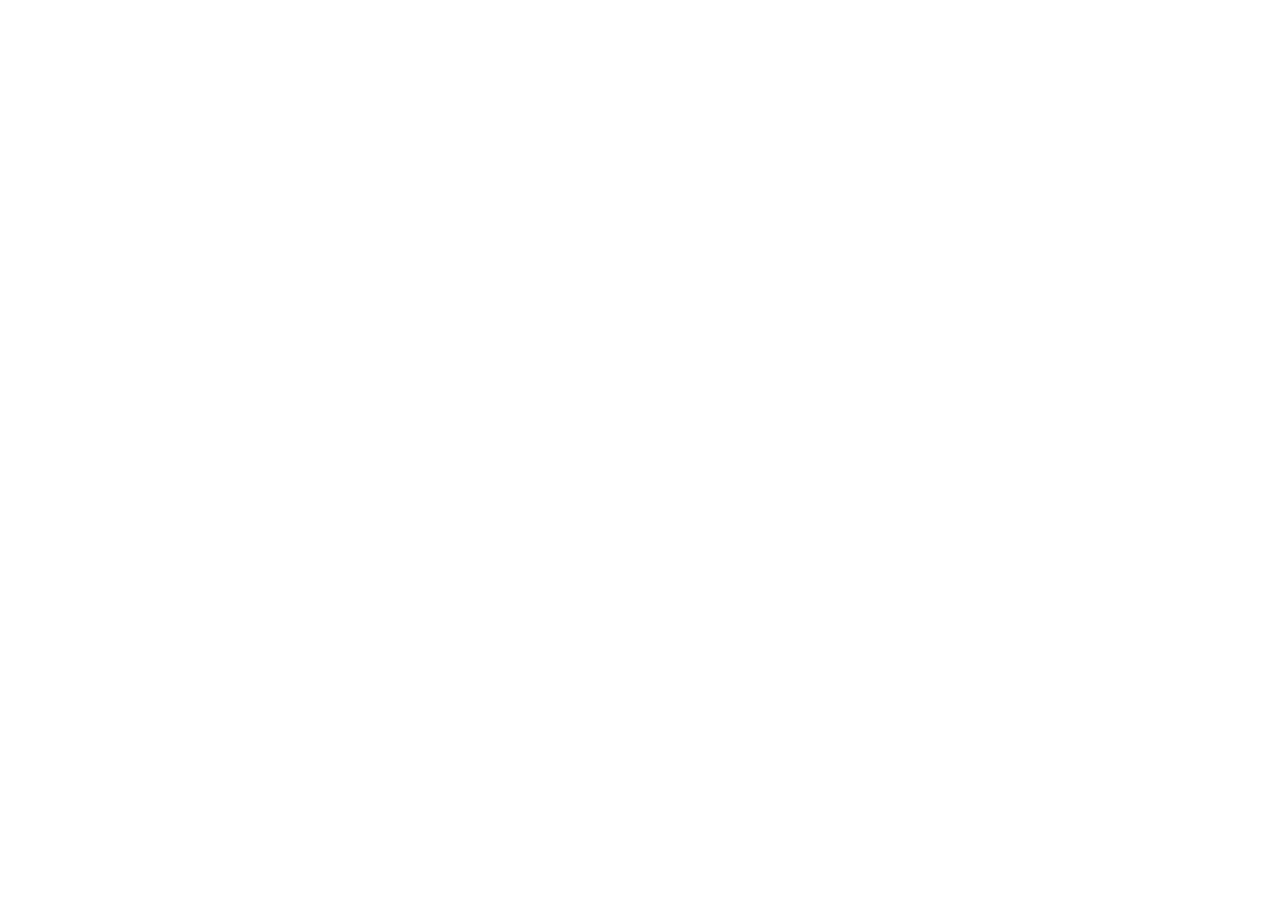
==== commit 6fdefd70: "Finish for all set up of homepage -> moving to Info" ====
--- a/frontend/index.html
+++ b/frontend/index.html
@@ -1,235 +1,21 @@
-<!DOCTYPE html>
+
+<!doctype html>
 <html lang="en">
-<head>
-      <meta charset="UTF-8">
-      <meta name="viewport" content="width=device-width, initial-scale=1.0">
-      <title>Document</title>
-      <link rel="stylesheet" href="src/assets/styles/global.css">
-      <link rel="stylesheet" href="src/assets/styles/responsive.css">
-      <link rel="preconnect" href="https://fonts.googleapis.com">
-      <link rel="preconnect" href="https://fonts.gstatic.com" crossorigin>
-      <link href="https://fonts.googleapis.com/css2?family=Abril+Fatface&family=Henny+Penny&family=Hubot+Sans:wdth,wght@84.7,200&family=Merriweather:ital,opsz,wght@0,18..144,300..900;1,18..144,300..900&family=Work+Sans:ital,wght@0,100..900;1,100..900&display=swap" rel="stylesheet">
-</head>
-<body>
-      <nav class="navbar">
-            <div class="website_identity">
-                  <img src="src/assets/images/france_flag.png" />
-                  <p class="name">Bonjour My French</p>
-            </div>
-            <hr class="line" />
+  <head>
+    <meta charset="UTF-8" />
+    <meta name="viewport" content="width=device-width, initial-scale=1.0" />
+    <title>Bonjour My French</title>
 
-            <div class="general-list">
-            <ul class="dropdown-list">
-                  <li class="nav-item">
-                        <a class="nav-button">Home</a>
-                  </li>
+    <link rel="preconnect" href="https://fonts.googleapis.com" />
+    <link rel="preconnect" href="https://fonts.gstatic.com" crossorigin />
+    <link
+      href="https://fonts.googleapis.com/css2?family=Abril+Fatface&family=Henny+Penny&family=Hubot+Sans:wdth,wght@84.7,200&family=Merriweather:ital,opsz,wght@0,18..144,300..900;1,18..144,300..900&family=Work+Sans:ital,wght@0,100..900;1,100..900&display=swap"
+      rel="stylesheet"
+    />
+  </head>
 
-                  <li class="nav-item">
-                        <a class="nav-button">Lesson</a>
-                        <ul class="dropdown-menu">
-                              <li>
-                                    <a href="#">Grammar</a>
-                              </li>
-
-                              <li>
-                                    <a href="#">Vocabulary</a>
-                              </li>
-                        </ul>
-                  </li>
-
-                  <li class="nav-item">
-                        <a class="nav-button">Practice</a>
-                        <ul class="dropdown-menu">
-                              <li>
-                                    <a href="#">Reading</a>
-                              </li>
-
-                              <li>
-                                    <a href="#">Writing</a>
-                              </li>
-
-                              <li>
-                                    <a href="#">Listening</a>
-                              </li>
-
-                              <li>
-                                    <a href="#">Speaking</a>
-                              </li>
-
-                              <li>
-                                    <a href="#">Exams</a>
-                              </li>
-                        </ul>
-                  </li>
-
-                  <li class="nav-item">
-                        <a class="nav-button">More</a>
-                        <ul class="dropdown-menu">
-                              <li>
-                                    <a href="#">Info</a>
-                              </li>
-
-                              <li>
-                                    <a href="#">About Us</a>
-                              </li>
-
-                              <li>
-                                    <a href="#">Help & FAQ</a>
-                              </li>
-                        </ul>
-                  </li>
-            </ul>
-
-            <ul class="right-list">
-                  <li>
-
-                  </li>
-
-                  <li>
-                        <svg xmlns="http://www.w3.org/2000/svg" viewBox="0 0 24 24" fill="currentColor" class="bell-icon">
-                        <path fill-rule="evenodd" d="M5.25 9a6.75 6.75 0 0 1 13.5 0v.75c0 2.123.8 4.057 2.118 5.52a.75.75 0 0 1-.297 1.206c-1.544.57-3.16.99-4.831 1.243a3.75 3.75 0 1 1-7.48 0 24.585 24.585 0 0 1-4.831-1.244.75.75 0 0 1-.298-1.205A8.217 8.217 0 0 0 5.25 9.75V9Zm4.502 8.9a2.25 2.25 0 1 0 4.496 0 25.057 25.057 0 0 1-4.496 0Z" clip-rule="evenodd" />
-                        </svg>
-
-                  </li>
-
-                  <li>
-                       <svg xmlns="http://www.w3.org/2000/svg" fill="none" viewBox="0 0 24 24" stroke-width="1.5" stroke="currentColor" class="menu-icon">
-                        <path stroke-linecap="round" stroke-linejoin="round" d="M3.75 6.75h16.5M3.75 12h16.5m-16.5 5.25h16.5" />
-                        </svg>
-                  </li>
-            </ul>
-            </div>
-      </nav>
-
-      <section class="hero">
-            <img class="hero-image" src="src/assets/images/arc_de_triomphe.jpg" />
-            <div class="hero-text">
-                  <h1>Parlez Français</h1>
-                  <h1>Vivez Français</h1>
-            </div>
-      </section>
-
-      <main>
-            <div class="slogan-part">
-                  <h2 class="slogan">Your French journey starts here</h2>
-                  <p class="sub-slogan-text">Build your French skills through engaging lessons, practice, and everyday conversations.</p>
-            </div>
-            
-            <div class="intro">
-                  <div class="explanation">
-                        <h2>Why Bonjour My French?</h2>
-                        <p>Bonjour My French brings everything together in <span>one simple lesson</span> experience, helping you build your skills through structured lessons, interactive practice, and real-world French. Start your French journey today!</p>
-                        <div class="intro-card">
-                        <div class="card-selection card1">
-                              <h3>Structured lessons</h3>
-                              <p>Have fun while learning by joyfully organized lessons and exercises </p>
-                        </div>
-                        <div class="card-selection card2">
-                              <h3>Focused practice</h3>
-                              <p>Get involved in real practice to imporve your fluency and competency day by day</p>
-                        </div>
-                        <div class="card-selection card3">
-                              <h3>Various levels</h3>
-                              <p>Well-oriented and assists you with each level's foundation</p>
-                        </div>
-                        <div class="card-selection card4">
-                              <h3>Study at your pace</h3>
-                              <p>No rush, just keep sutdy with your flexible time. Anytime, anywhere</p>
-                        </div>
-                        </div>
-                  </div>
-                  <img class="eiffel" src="src/assets/images/eiffel.jpg" />
-            </div>
-
-            <div class="category">
-                  <div class="category-type">
-                              <a class="type-element">Grammar</a>
-                              <a class="type-element">Vocabulary</a>
-                              <a class="type-element">Reading</a>
-                              <a class="type-element">Writing</a>
-                              <a class="type-element">Listening</a>
-                              <a class="type-element">Speaking</a>
-                  </div>
-                  <div class="category-slogan"> 
-                        <h3>Improve your French, one skill at a time</h3>
-                        <p>Explore our exciting lessons and practice on your own with totally free access.</p>
-                  </div>
-            </div>
-      <aside>
-            <h3>Loved by French learners worldwide</h3>
-            <div class="testimonial">
-                  <div class="testi-card">
-                        <div class="comment">
-                              <h4>"The reading exercises are fantastic! I've learned so much vocabulary, and understand French easily."</h4>
-                              <div class="testi-avatar">
-                                    <svg xmlns="http://www.w3.org/2000/svg" viewBox="0 0 24 24" fill="currentColor" class="testi-image">
-                                    <path fill-rule="evenodd" d="M18.685 19.097A9.723 9.723 0 0 0 21.75 12c0-5.385-4.365-9.75-9.75-9.75S2.25 6.615 2.25 12a9.723 9.723 0 0 0 3.065 7.097A9.716 9.716 0 0 0 12 21.75a9.716 9.716 0 0 0 6.685-2.653Zm-12.54-1.285A7.486 7.486 0 0 1 12 15a7.486 7.486 0 0 1 5.855 2.812A8.224 8.224 0 0 1 12 20.25a8.224 8.224 0 0 1-5.855-2.438ZM15.75 9a3.75 3.75 0 1 1-7.5 0 3.75 3.75 0 0 1 7.5 0Z" clip-rule="evenodd" />
-                                    </svg>
-                                    <p class="name">Emma</p>
-                              </div>
-                        </div>
-                        <div class="testi-note">
-                              <p class="level">_____B2 learner__________________________</p>
-                        </div>
-                  </div>
-                  <div class="testi-card">
-                        <div class="comment">
-                              <h4>"The reading exercises are fantastic! I've learned so much vocabulary, and understand French easily."</h4>
-                              <div class="testi-avatar">
-                                    <svg xmlns="http://www.w3.org/2000/svg" viewBox="0 0 24 24" fill="currentColor" class="testi-image">
-                                    <path fill-rule="evenodd" d="M18.685 19.097A9.723 9.723 0 0 0 21.75 12c0-5.385-4.365-9.75-9.75-9.75S2.25 6.615 2.25 12a9.723 9.723 0 0 0 3.065 7.097A9.716 9.716 0 0 0 12 21.75a9.716 9.716 0 0 0 6.685-2.653Zm-12.54-1.285A7.486 7.486 0 0 1 12 15a7.486 7.486 0 0 1 5.855 2.812A8.224 8.224 0 0 1 12 20.25a8.224 8.224 0 0 1-5.855-2.438ZM15.75 9a3.75 3.75 0 1 1-7.5 0 3.75 3.75 0 0 1 7.5 0Z" clip-rule="evenodd" />
-                                    </svg>
-                                    <p class="name">Lucas</p>
-                              </div>
-                        </div>
-                        <div class="testi-note">
-                              <p class="level">_____A2 learner__________________________</p>
-                              
-                        </div>
-                  </div>                        
-            </div>
-            <div class="join-now">
-                        <h4>Join thousands of learners who are improving their French everyday now</h4>  
-                        <svg xmlns="http://www.w3.org/2000/svg" viewBox="0 0 24 24" fill="currentColor" class="arrow-now">
-                              <path fill-rule="evenodd" d="M16.72 7.72a.75.75 0 0 1 1.06 0l3.75 3.75a.75.75 0 0 1 0 1.06l-3.75 3.75a.75.75 0 1 1-1.06-1.06l2.47-2.47H3a.75.75 0 0 1 0-1.5h16.19l-2.47-2.47a.75.75 0 0 1 0-1.06Z" clip-rule="evenodd" />
-                        </svg>
-            </div>
-      </aside>
-      </main>
-            <footer class="footer-part">
-                  <div class="total-left">
-                        <div class="footer-identity">
-                              <img class="frenchflag" src="src/assets/images/france_flag.png" />
-                              <p class="footer-name">Bonjour My French</p>
-                        </div>
-                        <p class="footer-slogan">"Parlez Français, Vivez Français"</p>
-                        <div class="footer-media">
-                              <img class="app-icon" alt="instagram" src="https://img.icons8.com/color/48/instagram-new--v1.png" />
-                              <img class="app-icon" alt="facebook" src="https://img.icons8.com/color/48/facebook-new.png" />
-                        </div>
-                  </div>
-                  
-                  <div class="footer-learning">
-                        <h5>Learning</h5>
-                        <a class="footer-element">Grammar</a>
-                        <a class="footer-element">Vocabulary</a>
-                        <a class="footer-element">Exams</a>
-                  </div>
-                  
-                  <div class="footer-more">
-                        <h5>More</h5>
-                        <a class="footer-element">Info</a>
-                        <a class="footer-element">Help & FAQ</a>
-                        <a class="footer-element">About Us</a>
-                  </div>
-                  <div class="footer-intouch">
-                        <h5>Get in touch</h5>
-                        <div class="footer-email">
-                              <p class="email">Email: hello@bonjourmyfrench.com</p>
-                              <p>&copy; 2026 Bonjour My French, All rights reserved.</p>
-                              <a>Privacy Policy</a>
-                        </div>
-                  </div>
-            </footer>
-</body>
-</html>+  <body>
+    <div id="root"></div>
+    <script type="module" src="/src/main.jsx"></script>
+  </body>
+</html>
